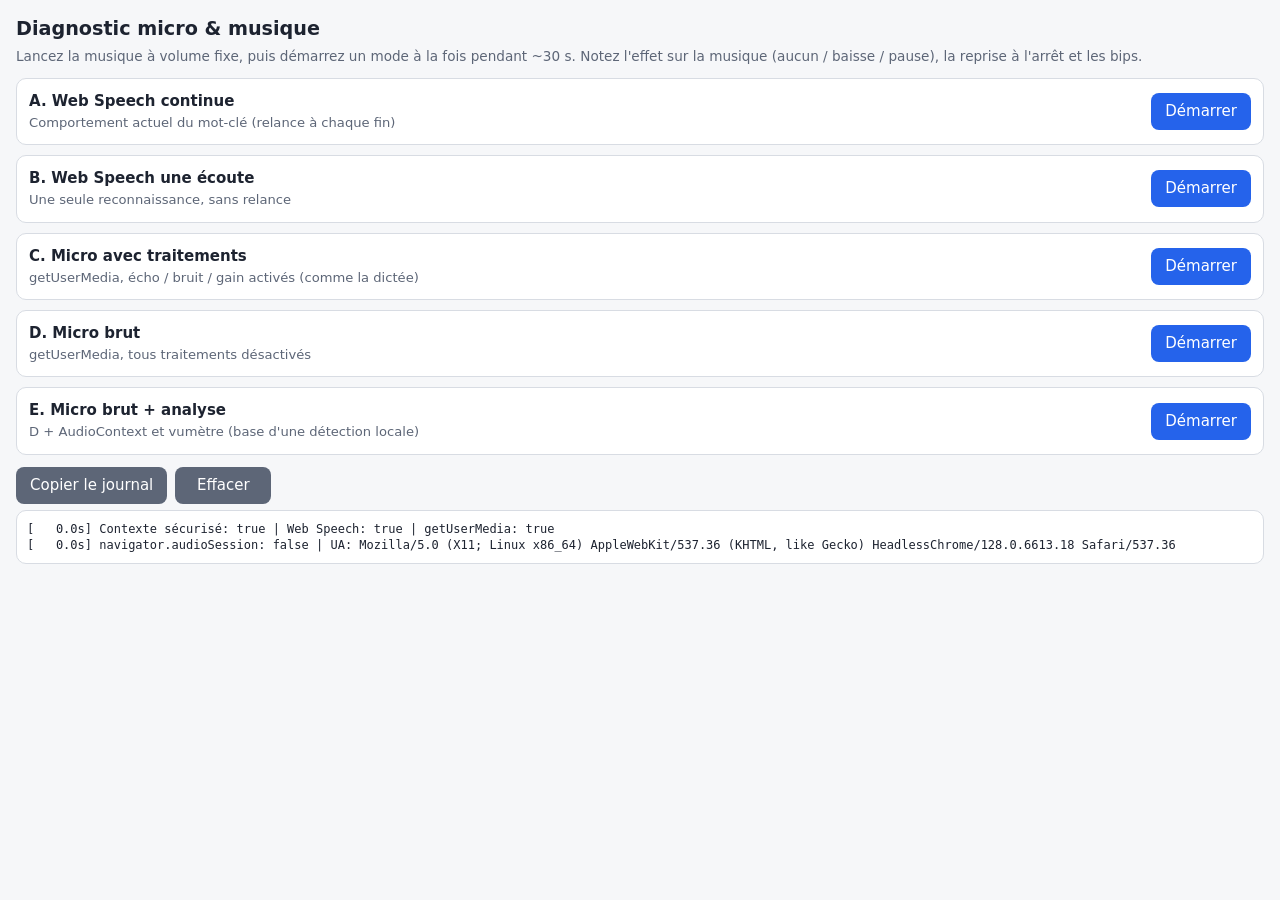
==== app/static/audio_diag.html @ 2e5283e0 "#PAH - wake word : feat: add on-device microphone diagnostic page comparing web speech and raw captu" ====
<!DOCTYPE html>
<html lang="fr">
<head>
  <meta charset="UTF-8">
  <meta name="viewport" content="width=device-width, initial-scale=1">
  <title>Diagnostic micro</title>
  <!-- Page de diagnostic (ROADMAP Étape 0) : volontairement hors cache du service worker et non liée dans l'app. -->
  <style>
    :root { --bg: #f6f7f9; --fg: #1d2330; --muted: #5d6677; --card: #fff; --accent: #2563eb; --danger: #dc2626; --border: #d8dce3; }
    @media (prefers-color-scheme: dark) {
      :root { --bg: #11151c; --fg: #e6e9ef; --muted: #9aa3b2; --card: #1a2029; --accent: #60a5fa; --danger: #f87171; --border: #2c3442; }
    }
    * { box-sizing: border-box; }
    body { margin: 0; padding: 16px; background: var(--bg); color: var(--fg); font: 15px/1.4 system-ui, sans-serif; }
    h1 { font-size: 1.2rem; margin: 0 0 4px; }
    p.hint { color: var(--muted); margin: 0 0 12px; font-size: 0.85rem; }
    .mode { background: var(--card); border: 1px solid var(--border); border-radius: 10px; padding: 12px; margin-bottom: 10px; }
    .mode.active { border-color: var(--accent); }
    .mode-head { display: flex; justify-content: space-between; align-items: center; gap: 8px; }
    .mode-title { font-weight: 600; }
    .mode-desc { color: var(--muted); font-size: 0.82rem; margin-top: 2px; }
    button { font: inherit; padding: 8px 14px; border-radius: 8px; border: 0; background: var(--accent); color: #fff; min-width: 96px; }
    .mode.active button { background: var(--danger); }
    .timer { font-variant-numeric: tabular-nums; color: var(--muted); font-size: 0.85rem; }
    .meter { height: 10px; background: var(--border); border-radius: 5px; overflow: hidden; margin-top: 8px; display: none; }
    .meter > div { height: 100%; width: 0; background: var(--accent); transition: width 80ms linear; }
    .mode.active .meter.on { display: block; }
    #diag-log { background: var(--card); border: 1px solid var(--border); border-radius: 10px; padding: 10px; font: 12px/1.35 ui-monospace, monospace; white-space: pre-wrap; word-break: break-word; max-height: 45vh; overflow-y: auto; }
    .log-actions { display: flex; gap: 8px; margin: 12px 0 6px; }
    .log-actions button { background: var(--muted); }
  </style>
</head>
<body>
  <h1>Diagnostic micro &amp; musique</h1>
  <p class="hint">Lancez la musique à volume fixe, puis démarrez un mode à la fois pendant ~30 s. Notez l'effet sur la musique (aucun / baisse / pause), la reprise à l'arrêt et les bips.</p>

  <div class="mode" data-mode="speech-continuous">
    <div class="mode-head"><div><div class="mode-title">A. Web Speech continue</div><div class="mode-desc">Comportement actuel du mot-clé (relance à chaque fin)</div></div><button>Démarrer</button></div>
    <div class="timer"></div>
  </div>
  <div class="mode" data-mode="speech-single">
    <div class="mode-head"><div><div class="mode-title">B. Web Speech une écoute</div><div class="mode-desc">Une seule reconnaissance, sans relance</div></div><button>Démarrer</button></div>
    <div class="timer"></div>
  </div>
  <div class="mode" data-mode="gum-processing">
    <div class="mode-head"><div><div class="mode-title">C. Micro avec traitements</div><div class="mode-desc">getUserMedia, écho / bruit / gain activés (comme la dictée)</div></div><button>Démarrer</button></div>
    <div class="timer"></div>
  </div>
  <div class="mode" data-mode="gum-raw">
    <div class="mode-head"><div><div class="mode-title">D. Micro brut</div><div class="mode-desc">getUserMedia, tous traitements désactivés</div></div><button>Démarrer</button></div>
    <div class="timer"></div>
  </div>
  <div class="mode" data-mode="gum-raw-analyser">
    <div class="mode-head"><div><div class="mode-title">E. Micro brut + analyse</div><div class="mode-desc">D + AudioContext et vumètre (base d'une détection locale)</div></div><button>Démarrer</button></div>
    <div class="timer"></div>
    <div class="meter on"><div></div></div>
  </div>

  <div class="log-actions"><button id="btn-copy">Copier le journal</button><button id="btn-clear">Effacer</button></div>
  <div id="diag-log"></div>

  <script>
    const SpeechRecognitionCtor = window.SpeechRecognition || window.webkitSpeechRecognition;
    const RAW_CONSTRAINTS = { audio: { echoCancellation: false, noiseSuppression: false, autoGainControl: false } };
    const PROCESSED_CONSTRAINTS = { audio: { echoCancellation: true, noiseSuppression: true, autoGainControl: true } };

    const logEl = document.getElementById("diag-log");
    const t0 = performance.now();
    function log(message) {
      const seconds = ((performance.now() - t0) / 1000).toFixed(1).padStart(6, " ");
      logEl.textContent += `[${seconds}s] ${message}\n`;
      logEl.scrollTop = logEl.scrollHeight;
    }

    // Session active : une seule à la fois pour isoler l'effet de chaque mode.
    let session = null;

    function startSpeech(continuous) {
      if (!SpeechRecognitionCtor) throw new Error("SpeechRecognition indisponible dans ce navigateur");
      const state = { stopped: false, restarts: 0, rec: null };
      const launch = () => {
        const rec = new SpeechRecognitionCtor();
        rec.lang = "fr-FR";
        rec.continuous = continuous;
        rec.interimResults = true;
        rec.onstart = () => log(`Web Speech onstart (relances: ${state.restarts})`);
        rec.onaudiostart = () => log("Web Speech onaudiostart");
        rec.onresult = (e) => log(`Résultat: « ${e.results[e.results.length - 1][0].transcript} »`);
        rec.onerror = (e) => log(`Web Speech onerror: ${e.error}`);
        rec.onend = () => {
          log("Web Speech onend");
          if (continuous && !state.stopped) {
            state.restarts += 1;
            setTimeout(() => { if (!state.stopped) launch(); }, 250);
          }
        };
        state.rec = rec;
        rec.start();
      };
      launch();
      return () => { state.stopped = true; try { state.rec && state.rec.abort(); } catch (err) { log(`abort: ${err.message}`); } };
    }

    async function startMicrophone(constraints, withAnalyser, meterBar) {
      const stream = await navigator.mediaDevices.getUserMedia(constraints);
      const track = stream.getAudioTracks()[0];
      log(`Piste: ${track.label || "(sans libellé)"}`);
      log(`getSettings(): ${JSON.stringify(track.getSettings())}`);
      track.onmute = () => log("Piste muette (onmute)");
      track.onunmute = () => log("Piste réactivée (onunmute)");
      track.onended = () => log("Piste terminée (onended)");

      let audioContext = null;
      let rafId = null;
      if (withAnalyser) {
        audioContext = new AudioContext();
        audioContext.onstatechange = () => log(`AudioContext: ${audioContext.state}`);
        if (audioContext.state === "suspended") await audioContext.resume();
        const analyser = audioContext.createAnalyser();
        analyser.fftSize = 1024;
        audioContext.createMediaStreamSource(stream).connect(analyser);
        log(`AudioContext démarré (${audioContext.sampleRate} Hz, état ${audioContext.state})`);
        const samples = new Float32Array(analyser.fftSize);
        let peakDb = -100;
        let lastPeakLog = performance.now();
        const tick = () => {
          analyser.getFloatTimeDomainData(samples);
          let sum = 0;
          for (const s of samples) sum += s * s;
          const db = 20 * Math.log10(Math.sqrt(sum / samples.length) || 1e-5);
          meterBar.style.width = `${Math.min(100, Math.max(0, (db + 70) * (100 / 60)))}%`;
          peakDb = Math.max(peakDb, db);
          if (performance.now() - lastPeakLog > 2000) {
            log(`Niveau max sur 2 s: ${peakDb.toFixed(1)} dBFS`);
            peakDb = -100;
            lastPeakLog = performance.now();
          }
          rafId = requestAnimationFrame(tick);
        };
        tick();
      }

      return () => {
        if (rafId) cancelAnimationFrame(rafId);
        meterBar && (meterBar.style.width = "0");
        stream.getTracks().forEach((t) => t.stop());
        if (audioContext) audioContext.close();
      };
    }

    const STARTERS = {
      "speech-continuous": () => startSpeech(true),
      "speech-single": () => startSpeech(false),
      "gum-processing": () => startMicrophone(PROCESSED_CONSTRAINTS, false, null),
      "gum-raw": () => startMicrophone(RAW_CONSTRAINTS, false, null),
      "gum-raw-analyser": (card) => startMicrophone(RAW_CONSTRAINTS, true, card.querySelector(".meter > div")),
    };

    async function stopSession() {
      if (!session) return;
      const { card, stop, timerId, startedAt } = session;
      session = null;
      clearInterval(timerId);
      await stop();
      card.classList.remove("active");
      card.querySelector("button").textContent = "Démarrer";
      log(`■ Arrêt ${card.dataset.mode} après ${((performance.now() - startedAt) / 1000).toFixed(1)} s`);
    }

    async function startSession(card) {
      await stopSession();
      const mode = card.dataset.mode;
      log(`▶ Démarrage ${mode}`);
      try {
        const stop = await STARTERS[mode](card);
        const startedAt = performance.now();
        const timerEl = card.querySelector(".timer");
        const timerId = setInterval(() => { timerEl.textContent = `${((performance.now() - startedAt) / 1000).toFixed(0)} s`; }, 500);
        session = { card, stop, timerId, startedAt };
        card.classList.add("active");
        card.querySelector("button").textContent = "Arrêter";
      } catch (err) {
        log(`ERREUR ${mode}: ${err.name || ""} ${err.message}`);
      }
    }

    document.querySelectorAll(".mode").forEach((card) => {
      card.querySelector("button").addEventListener("click", () => {
        if (session && session.card === card) stopSession();
        else startSession(card);
      });
    });

    document.addEventListener("visibilitychange", () => log(`Visibilité: ${document.visibilityState}`));
    document.getElementById("btn-clear").addEventListener("click", () => { logEl.textContent = ""; });
    document.getElementById("btn-copy").addEventListener("click", async () => {
      try {
        await navigator.clipboard.writeText(logEl.textContent);
        log("Journal copié");
      } catch (err) {
        log(`Copie impossible: ${err.message}`);
      }
    });

    log(`Contexte sécurisé: ${window.isSecureContext} | Web Speech: ${!!SpeechRecognitionCtor} | getUserMedia: ${!!(navigator.mediaDevices && navigator.mediaDevices.getUserMedia)}`);
    log(`navigator.audioSession: ${"audioSession" in navigator} | UA: ${navigator.userAgent}`);
  </script>
</body>
</html>
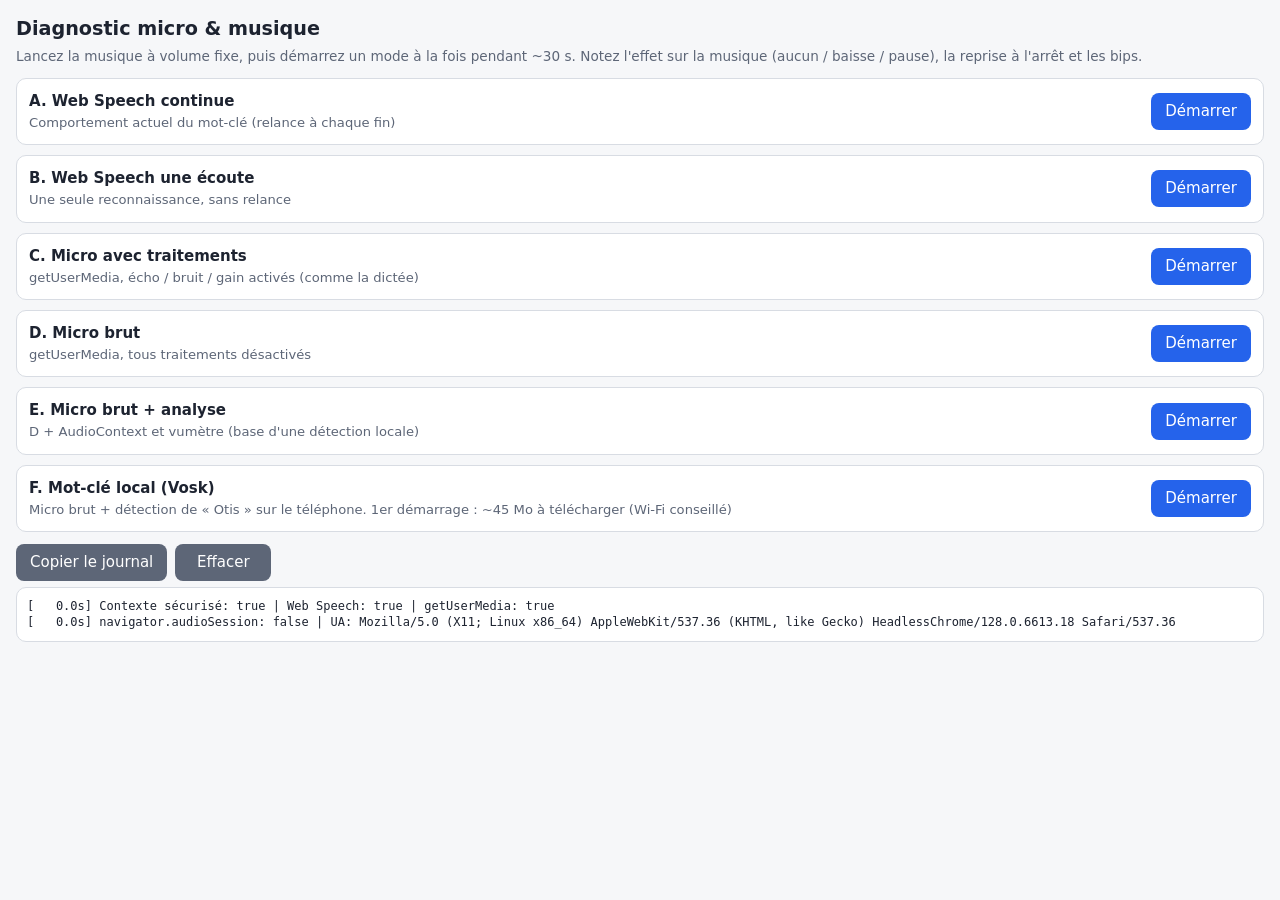
==== commit 32384a8c: "#PAH - wake word : feat: detect otis locally with vosk on a raw microphone and add diagnostic mode F" ====
--- a/app/static/audio_diag.html
+++ b/app/static/audio_diag.html
@@ -54,6 +54,12 @@
     <div class="mode-head"><div><div class="mode-title">E. Micro brut + analyse</div><div class="mode-desc">D + AudioContext et vumètre (base d'une détection locale)</div></div><button>Démarrer</button></div>
     <div class="timer"></div>
     <div class="meter on"><div></div></div>
+  </div>
+
+  <div class="mode" data-mode="vosk-wake">
+    <div class="mode-head"><div><div class="mode-title">F. Mot-clé local (Vosk)</div><div class="mode-desc">Micro brut + détection de « Otis » sur le téléphone. 1er démarrage : ~45 Mo à télécharger (Wi-Fi conseillé)</div></div><button>Démarrer</button></div>
+    <div class="timer"></div>
+    <div class="timer detections"></div>
   </div>
 
   <div class="log-actions"><button id="btn-copy">Copier le journal</button><button id="btn-clear">Effacer</button></div>
@@ -148,12 +154,40 @@
       };
     }
 
+    async function startVoskWake(card) {
+      const { VoskWakeWordDetector } = await import("/static/js/wake_word_vosk.js");
+      const counter = card.querySelector(".detections");
+      let stopped = false;
+      let detections = 0;
+      let restartTimer = null;
+      const detector = new VoskWakeWordDetector({
+        log,
+        onWake: () => {
+          detections += 1;
+          counter.textContent = `« Otis » détecté ${detections} fois`;
+          // Relance automatique pour compter les détections et les faux déclenchements sur la durée.
+          restartTimer = setTimeout(() => {
+            if (!stopped) detector.start().catch((err) => log(`ERREUR relance Vosk: ${err.name} ${err.message}`));
+          }, 1000);
+        },
+      });
+      counter.textContent = "";
+      log("Chargement du moteur Vosk…");
+      await detector.start();
+      return () => {
+        stopped = true;
+        clearTimeout(restartTimer);
+        detector.stop();
+      };
+    }
+
     const STARTERS = {
       "speech-continuous": () => startSpeech(true),
       "speech-single": () => startSpeech(false),
       "gum-processing": () => startMicrophone(PROCESSED_CONSTRAINTS, false, null),
       "gum-raw": () => startMicrophone(RAW_CONSTRAINTS, false, null),
       "gum-raw-analyser": (card) => startMicrophone(RAW_CONSTRAINTS, true, card.querySelector(".meter > div")),
+      "vosk-wake": (card) => startVoskWake(card),
     };
 
     async function stopSession() {
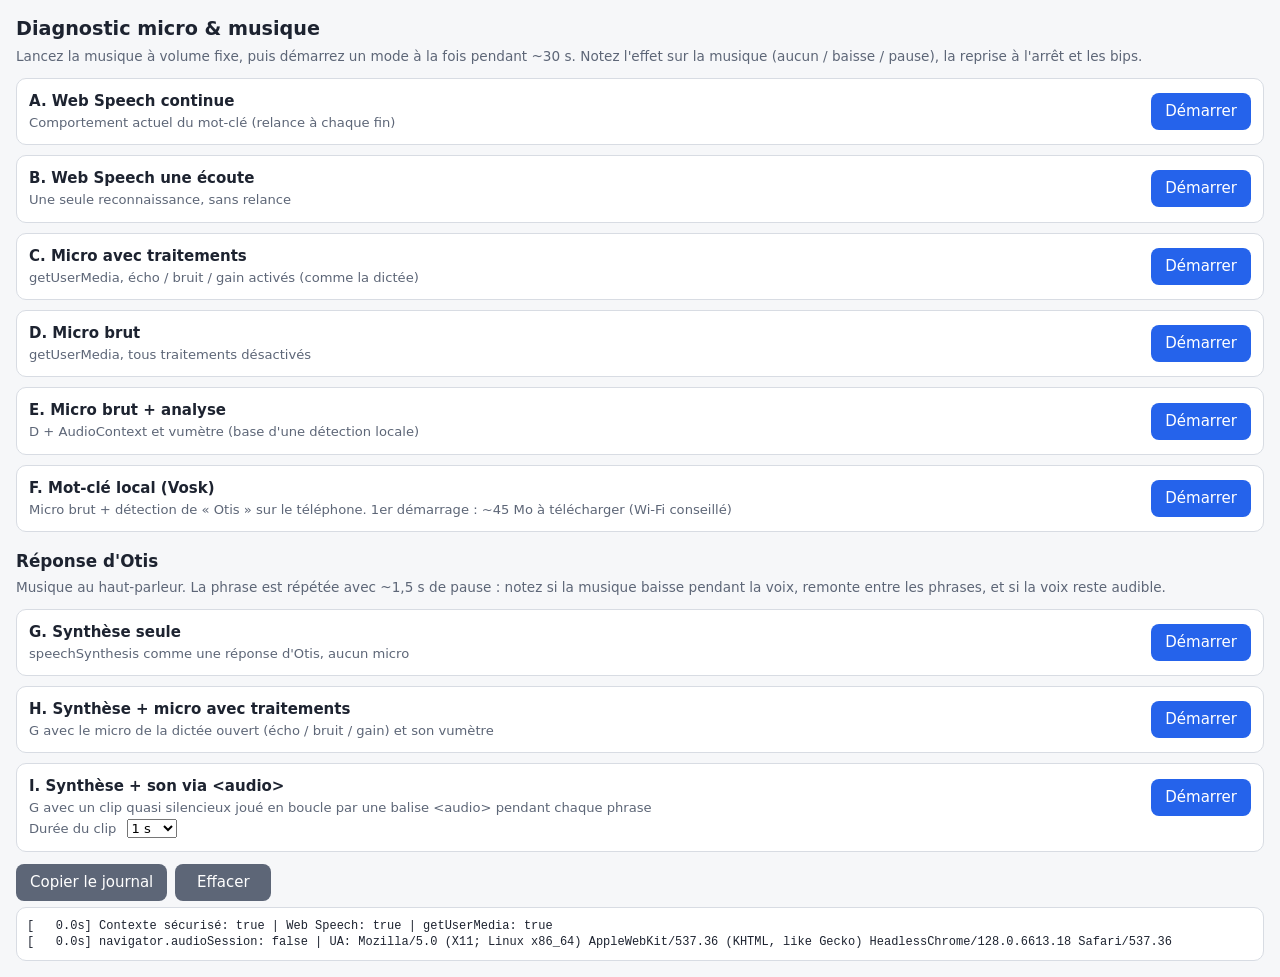
==== commit 07d01010: "#PAH - otis reply audio diag : feat: add otis reply modes to the audio diagnostic page Three modes t" ====
--- a/app/static/audio_diag.html
+++ b/app/static/audio_diag.html
@@ -13,6 +13,8 @@
     * { box-sizing: border-box; }
     body { margin: 0; padding: 16px; background: var(--bg); color: var(--fg); font: 15px/1.4 system-ui, sans-serif; }
     h1 { font-size: 1.2rem; margin: 0 0 4px; }
+    h2 { font-size: 1.05rem; margin: 18px 0 4px; }
+    select { font: inherit; margin-left: 6px; }
     p.hint { color: var(--muted); margin: 0 0 12px; font-size: 0.85rem; }
     .mode { background: var(--card); border: 1px solid var(--border); border-radius: 10px; padding: 12px; margin-bottom: 10px; }
     .mode.active { border-color: var(--accent); }
@@ -60,6 +62,25 @@
     <div class="mode-head"><div><div class="mode-title">F. Mot-clé local (Vosk)</div><div class="mode-desc">Micro brut + détection de « Otis » sur le téléphone. 1er démarrage : ~45 Mo à télécharger (Wi-Fi conseillé)</div></div><button>Démarrer</button></div>
     <div class="timer"></div>
     <div class="timer detections"></div>
+  </div>
+
+  <h2>Réponse d'Otis</h2>
+  <p class="hint">Musique au haut-parleur. La phrase est répétée avec ~1,5 s de pause : notez si la musique baisse pendant la voix, remonte entre les phrases, et si la voix reste audible.</p>
+  <div class="mode" data-mode="tts-only">
+    <div class="mode-head"><div><div class="mode-title">G. Synthèse seule</div><div class="mode-desc">speechSynthesis comme une réponse d'Otis, aucun micro</div></div><button>Démarrer</button></div>
+    <div class="timer"></div>
+  </div>
+  <div class="mode" data-mode="tts-mic-processed">
+    <div class="mode-head"><div><div class="mode-title">H. Synthèse + micro avec traitements</div><div class="mode-desc">G avec le micro de la dictée ouvert (écho / bruit / gain) et son vumètre</div></div><button>Démarrer</button></div>
+    <div class="timer"></div>
+    <div class="meter on"><div></div></div>
+  </div>
+  <div class="mode" data-mode="tts-audio-element">
+    <div class="mode-head"><div><div class="mode-title">I. Synthèse + son via &lt;audio&gt;</div><div class="mode-desc">G avec un clip quasi silencieux joué en boucle par une balise &lt;audio&gt; pendant chaque phrase</div></div><button>Démarrer</button></div>
+    <label class="mode-desc">Durée du clip
+      <select id="carrier-duration"><option value="1">1 s</option><option value="30">30 s</option></select>
+    </label>
+    <div class="timer"></div>
   </div>
 
   <div class="log-actions"><button id="btn-copy">Copier le journal</button><button id="btn-clear">Effacer</button></div>
@@ -181,6 +202,99 @@
       };
     }
 
+    const OTIS_REPLY = "J'ai ajouté du lait à la liste de courses. Il reste aussi des tomates, des pâtes et du fromage. Bonne séance ce soir !";
+
+    // Répète la réponse d'Otis (mêmes réglages que speech.js) ; beforeSpeak / afterSpeak encadrent chaque phrase.
+    function startTtsLoop({ beforeSpeak = () => {}, afterSpeak = () => {} } = {}) {
+      if (!("speechSynthesis" in window)) throw new Error("speechSynthesis indisponible dans ce navigateur");
+      const frenchVoices = window.speechSynthesis.getVoices().filter((v) => v.lang.startsWith("fr"));
+      log(`Voix françaises chargées: ${frenchVoices.length} (${frenchVoices.map((v) => v.name).join(", ") || "voix par défaut"})`);
+      const state = { stopped: false, count: 0, pauseTimer: null, utterance: null };
+      const sayOnce = () => {
+        state.count += 1;
+        const phrase = state.count;
+        const utterance = new SpeechSynthesisUtterance(OTIS_REPLY);
+        utterance.lang = "fr-FR";
+        utterance.rate = 1.02;
+        let spokenAt = null;
+        utterance.onstart = () => { spokenAt = performance.now(); log(`TTS onstart (phrase ${phrase})`); };
+        utterance.onend = () => {
+          log(`TTS onend (phrase ${phrase}, ${spokenAt ? ((performance.now() - spokenAt) / 1000).toFixed(1) : "?"} s)`);
+          afterSpeak();
+          if (!state.stopped) state.pauseTimer = setTimeout(sayOnce, 1500);
+        };
+        utterance.onerror = (e) => { log(`TTS onerror (phrase ${phrase}): ${e.error}`); afterSpeak(); };
+        // Référence conservée : Chrome Mobile peut libérer l'énoncé en cours de lecture.
+        state.utterance = utterance;
+        beforeSpeak();
+        window.speechSynthesis.speak(utterance);
+      };
+      window.speechSynthesis.cancel();
+      sayOnce();
+      return () => {
+        state.stopped = true;
+        clearTimeout(state.pauseTimer);
+        window.speechSynthesis.cancel();
+      };
+    }
+
+    async function startTtsWithProcessedMicrophone(card) {
+      const stopMicrophone = await startMicrophone(PROCESSED_CONSTRAINTS, true, card.querySelector(".meter > div"));
+      let stopTts;
+      try {
+        stopTts = startTtsLoop();
+      } catch (err) {
+        stopMicrophone();
+        throw err;
+      }
+      return () => { stopTts(); stopMicrophone(); };
+    }
+
+    // WAV 8 kHz mono 16 bits, bruit vers -70 dBFS : inaudible sous la musique mais pas un silence numérique.
+    function buildNearSilentWav(seconds) {
+      const sampleRate = 8000;
+      const sampleCount = seconds * sampleRate;
+      const view = new DataView(new ArrayBuffer(44 + sampleCount * 2));
+      const writeText = (offset, text) => { for (let i = 0; i < text.length; i++) view.setUint8(offset + i, text.charCodeAt(i)); };
+      writeText(0, "RIFF");
+      view.setUint32(4, 36 + sampleCount * 2, true);
+      writeText(8, "WAVE");
+      writeText(12, "fmt ");
+      view.setUint32(16, 16, true);
+      view.setUint16(20, 1, true);
+      view.setUint16(22, 1, true);
+      view.setUint32(24, sampleRate, true);
+      view.setUint32(28, sampleRate * 2, true);
+      view.setUint16(32, 2, true);
+      view.setUint16(34, 16, true);
+      writeText(36, "data");
+      view.setUint32(40, sampleCount * 2, true);
+      for (let i = 0; i < sampleCount; i++) view.setInt16(44 + i * 2, Math.round((Math.random() * 2 - 1) * 10), true);
+      return new Blob([view.buffer], { type: "audio/wav" });
+    }
+
+    function startTtsWithAudioElement(card) {
+      const seconds = Number(card.querySelector("#carrier-duration").value);
+      const url = URL.createObjectURL(buildNearSilentWav(seconds));
+      const carrier = new Audio(url);
+      carrier.loop = true;
+      for (const event of ["play", "playing", "pause"]) carrier.addEventListener(event, () => log(`<audio> ${event}`));
+      carrier.addEventListener("error", () => log(`ERREUR <audio>: ${carrier.error ? carrier.error.message || carrier.error.code : "inconnue"}`));
+      log(`Clip <audio>: ${seconds} s quasi silencieux, en boucle`);
+      const stopTts = startTtsLoop({
+        beforeSpeak: () => {
+          carrier.currentTime = 0;
+          carrier.play().catch((err) => log(`ERREUR <audio>.play(): ${err.name} ${err.message}`));
+        },
+        afterSpeak: () => carrier.pause(),
+      });
+      return () => {
+        stopTts();
+        carrier.pause();
+        URL.revokeObjectURL(url);
+      };
+    }
+
     const STARTERS = {
       "speech-continuous": () => startSpeech(true),
       "speech-single": () => startSpeech(false),
@@ -188,6 +302,9 @@
       "gum-raw": () => startMicrophone(RAW_CONSTRAINTS, false, null),
       "gum-raw-analyser": (card) => startMicrophone(RAW_CONSTRAINTS, true, card.querySelector(".meter > div")),
       "vosk-wake": (card) => startVoskWake(card),
+      "tts-only": () => startTtsLoop(),
+      "tts-mic-processed": (card) => startTtsWithProcessedMicrophone(card),
+      "tts-audio-element": (card) => startTtsWithAudioElement(card),
     };
 
     async function stopSession() {
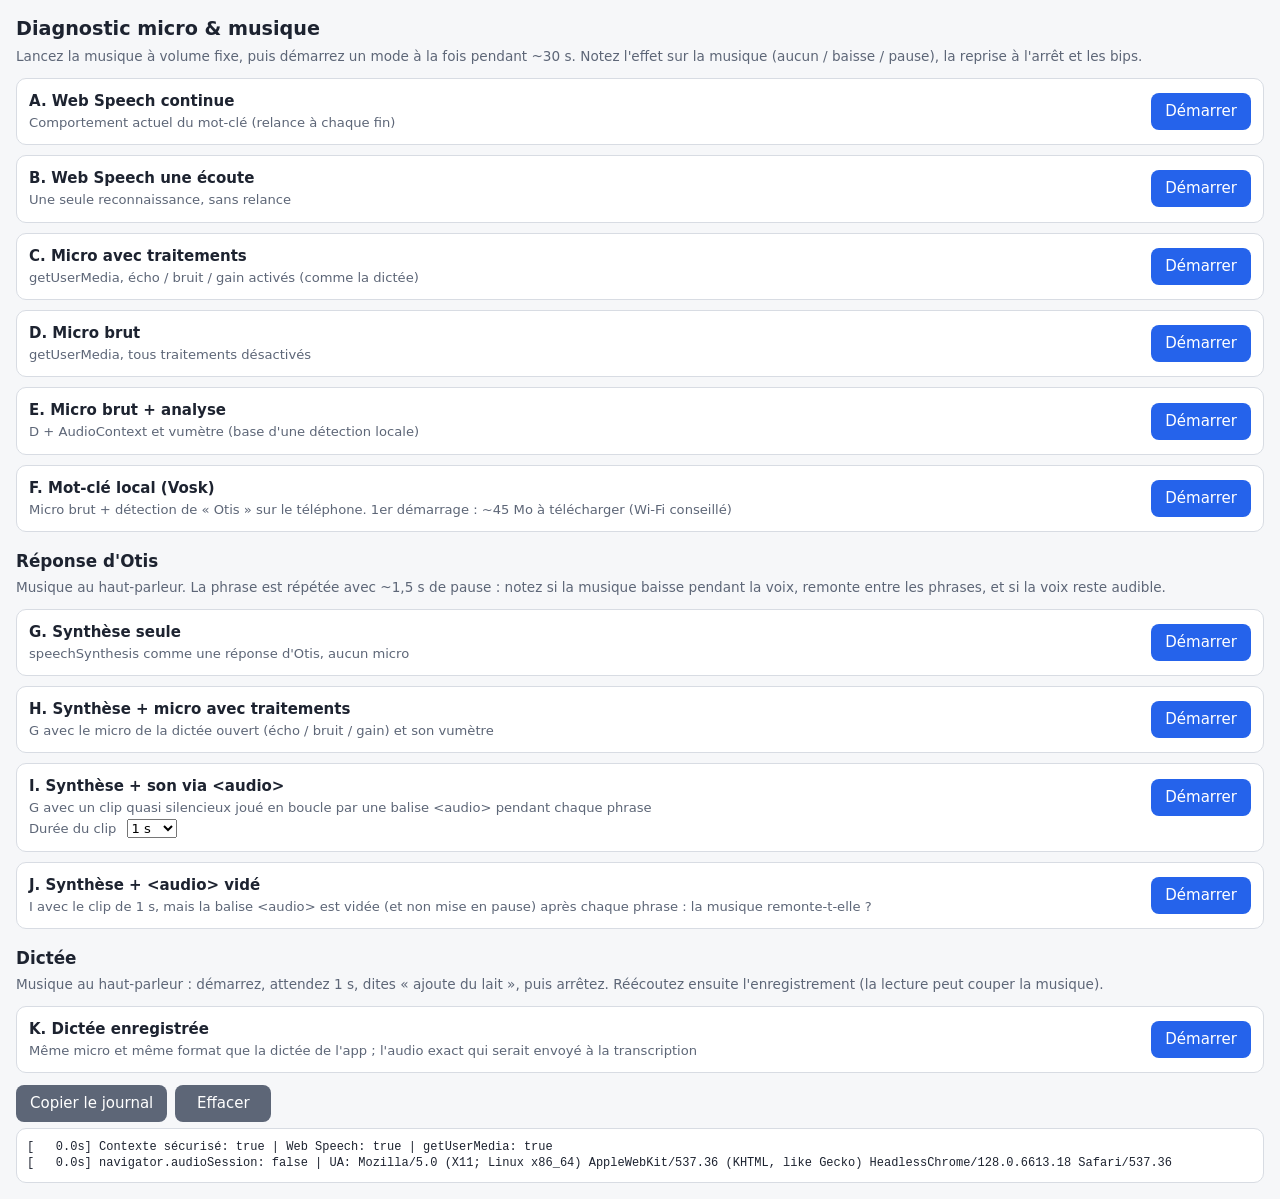
==== commit d28fd52d: "#PAH - otis reply audio diag : feat: add audio element unload and dictation replay modes to the diag" ====
--- a/app/static/audio_diag.html
+++ b/app/static/audio_diag.html
@@ -81,6 +81,18 @@
       <select id="carrier-duration"><option value="1">1 s</option><option value="30">30 s</option></select>
     </label>
     <div class="timer"></div>
+  </div>
+  <div class="mode" data-mode="tts-audio-unload">
+    <div class="mode-head"><div><div class="mode-title">J. Synthèse + &lt;audio&gt; vidé</div><div class="mode-desc">I avec le clip de 1 s, mais la balise &lt;audio&gt; est vidée (et non mise en pause) après chaque phrase : la musique remonte-t-elle ?</div></div><button>Démarrer</button></div>
+    <div class="timer"></div>
+  </div>
+
+  <h2>Dictée</h2>
+  <p class="hint">Musique au haut-parleur : démarrez, attendez 1 s, dites « ajoute du lait », puis arrêtez. Réécoutez ensuite l'enregistrement (la lecture peut couper la musique).</p>
+  <div class="mode" data-mode="dictation-replay">
+    <div class="mode-head"><div><div class="mode-title">K. Dictée enregistrée</div><div class="mode-desc">Même micro et même format que la dictée de l'app ; l'audio exact qui serait envoyé à la transcription</div></div><button>Démarrer</button></div>
+    <div class="timer"></div>
+    <audio class="replay" controls hidden></audio>
   </div>
 
   <div class="log-actions"><button id="btn-copy">Copier le journal</button><button id="btn-clear">Effacer</button></div>
@@ -273,25 +285,66 @@
       return new Blob([view.buffer], { type: "audio/wav" });
     }
 
-    function startTtsWithAudioElement(card) {
-      const seconds = Number(card.querySelector("#carrier-duration").value);
+    // unloadAfterPhrase : vide la balise (src retiré + load()) au lieu d'une simple pause, pour tenter de rendre le focus audio.
+    function startTtsWithAudioElement(seconds, unloadAfterPhrase) {
       const url = URL.createObjectURL(buildNearSilentWav(seconds));
-      const carrier = new Audio(url);
+      const carrier = new Audio();
       carrier.loop = true;
-      for (const event of ["play", "playing", "pause"]) carrier.addEventListener(event, () => log(`<audio> ${event}`));
-      carrier.addEventListener("error", () => log(`ERREUR <audio>: ${carrier.error ? carrier.error.message || carrier.error.code : "inconnue"}`));
-      log(`Clip <audio>: ${seconds} s quasi silencieux, en boucle`);
+      for (const event of ["play", "playing", "pause", "emptied"]) carrier.addEventListener(event, () => log(`<audio> ${event}`));
+      carrier.addEventListener("error", () => {
+        if (carrier.getAttribute("src")) log(`ERREUR <audio>: ${carrier.error ? carrier.error.message || carrier.error.code : "inconnue"}`);
+      });
+      const release = () => {
+        carrier.pause();
+        if (unloadAfterPhrase) {
+          carrier.removeAttribute("src");
+          carrier.load();
+        }
+      };
+      log(`Clip <audio>: ${seconds} s quasi silencieux, en boucle, ${unloadAfterPhrase ? "vidé" : "mis en pause"} après chaque phrase`);
       const stopTts = startTtsLoop({
         beforeSpeak: () => {
+          if (!carrier.getAttribute("src")) carrier.src = url;
           carrier.currentTime = 0;
           carrier.play().catch((err) => log(`ERREUR <audio>.play(): ${err.name} ${err.message}`));
         },
-        afterSpeak: () => carrier.pause(),
+        afterSpeak: release,
       });
       return () => {
         stopTts();
-        carrier.pause();
+        release();
         URL.revokeObjectURL(url);
+      };
+    }
+
+    // Reproduit la capture de speech.js (contraintes et format) et garde l'audio pour réécoute.
+    async function startDictationReplay(card) {
+      const replay = card.querySelector(".replay");
+      replay.hidden = true;
+      if (replay.src) URL.revokeObjectURL(replay.src);
+      replay.removeAttribute("src");
+      let mimeType = "audio/webm;codecs=opus";
+      if (!window.MediaRecorder) throw new Error("MediaRecorder indisponible dans ce navigateur");
+      if (!MediaRecorder.isTypeSupported(mimeType)) {
+        mimeType = MediaRecorder.isTypeSupported("audio/webm") ? "audio/webm" : (MediaRecorder.isTypeSupported("audio/mp4") ? "audio/mp4" : "");
+      }
+      if (!mimeType) throw new Error("Aucun format audio supporté par MediaRecorder");
+      const stream = await navigator.mediaDevices.getUserMedia(PROCESSED_CONSTRAINTS);
+      log(`getSettings(): ${JSON.stringify(stream.getAudioTracks()[0].getSettings())}`);
+      const chunks = [];
+      const recorder = new MediaRecorder(stream, { mimeType });
+      recorder.ondataavailable = (e) => { if (e.data && e.data.size > 0) chunks.push(e.data); };
+      const recorded = new Promise((resolve) => { recorder.onstop = resolve; });
+      recorder.start();
+      log(`Enregistrement (${mimeType})…`);
+      return async () => {
+        recorder.stop();
+        await recorded;
+        stream.getTracks().forEach((t) => t.stop());
+        const blob = new Blob(chunks, { type: mimeType });
+        log(`Enregistrement terminé: ${(blob.size / 1024).toFixed(1)} Ko`);
+        replay.src = URL.createObjectURL(blob);
+        replay.hidden = false;
       };
     }
 
@@ -304,7 +357,9 @@
       "vosk-wake": (card) => startVoskWake(card),
       "tts-only": () => startTtsLoop(),
       "tts-mic-processed": (card) => startTtsWithProcessedMicrophone(card),
-      "tts-audio-element": (card) => startTtsWithAudioElement(card),
+      "tts-audio-element": (card) => startTtsWithAudioElement(Number(card.querySelector("#carrier-duration").value), false),
+      "tts-audio-unload": () => startTtsWithAudioElement(1, true),
+      "dictation-replay": (card) => startDictationReplay(card),
     };
 
     async function stopSession() {
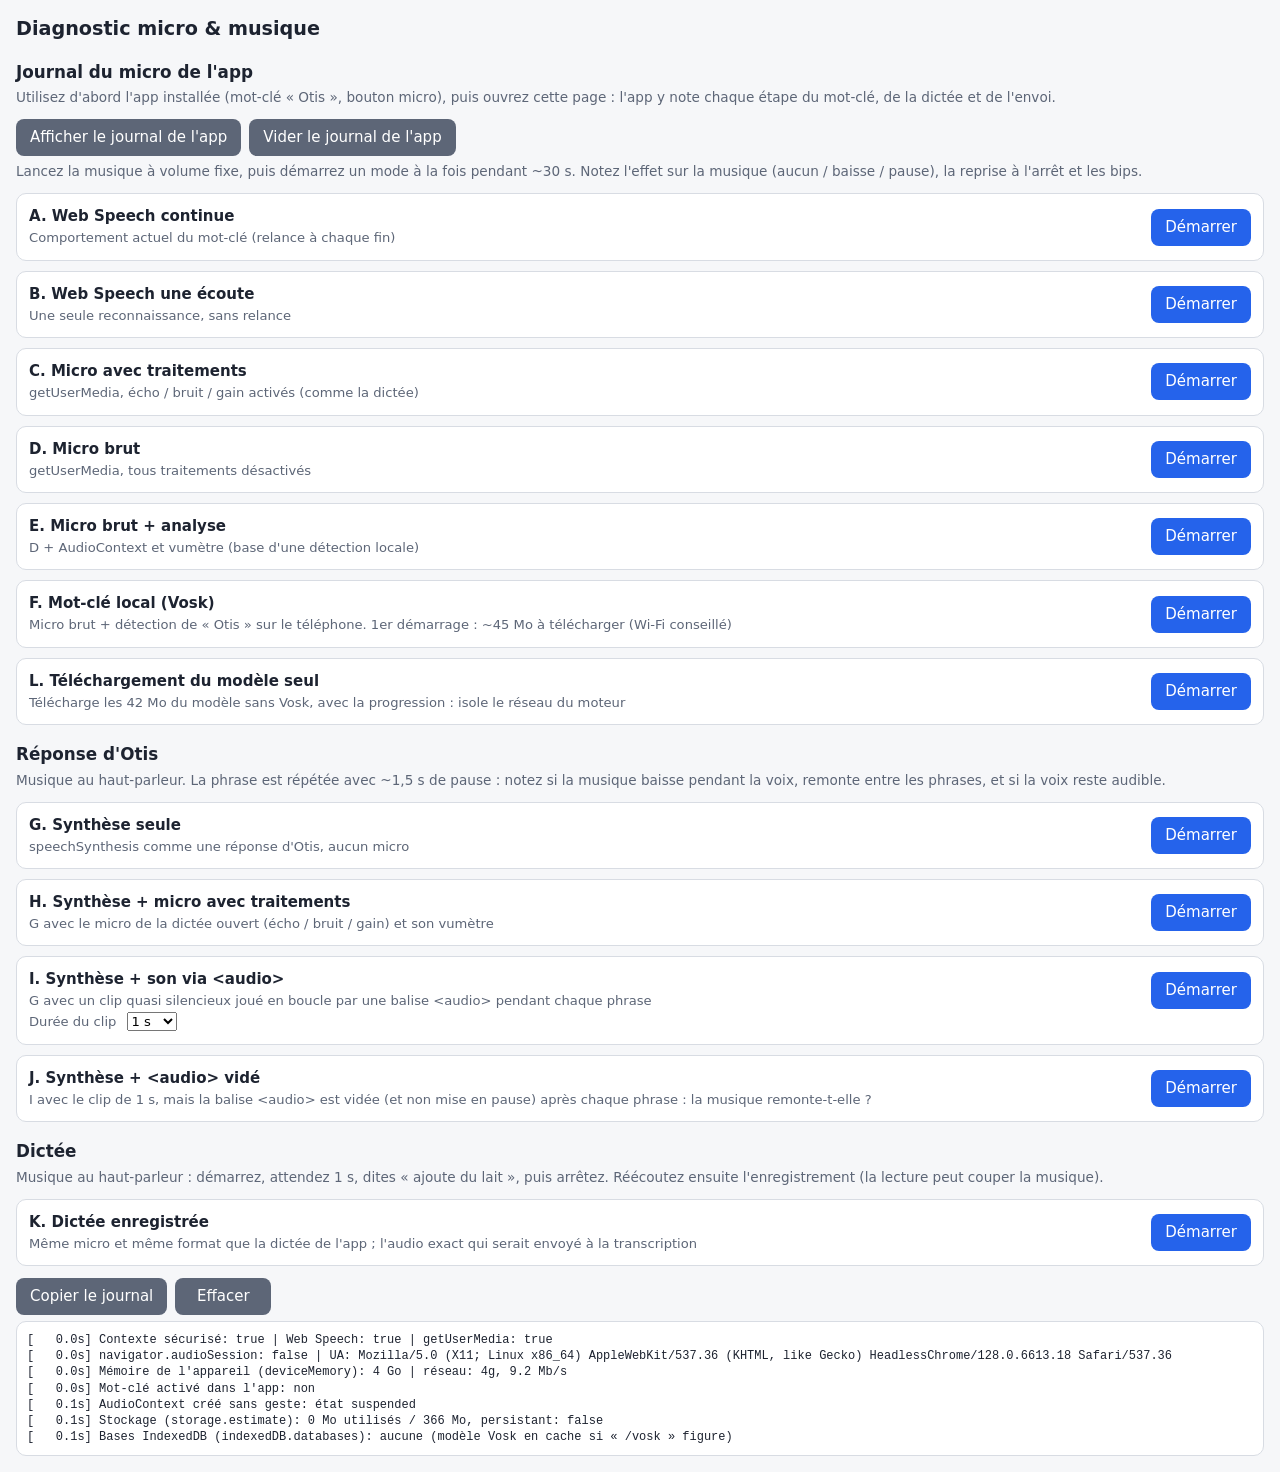
==== commit 57d18fea: "#PAH - mic reliability : feat: record the voice pipeline journal on the phone and read it from the a" ====
--- a/app/static/audio_diag.html
+++ b/app/static/audio_diag.html
@@ -34,6 +34,10 @@
 </head>
 <body>
   <h1>Diagnostic micro &amp; musique</h1>
+  <h2>Journal du micro de l'app</h2>
+  <p class="hint">Utilisez d'abord l'app installée (mot-clé « Otis », bouton micro), puis ouvrez cette page : l'app y note chaque étape du mot-clé, de la dictée et de l'envoi.</p>
+  <div class="log-actions"><button id="btn-app-journal">Afficher le journal de l'app</button><button id="btn-app-journal-clear">Vider le journal de l'app</button></div>
+
   <p class="hint">Lancez la musique à volume fixe, puis démarrez un mode à la fois pendant ~30 s. Notez l'effet sur la musique (aucun / baisse / pause), la reprise à l'arrêt et les bips.</p>
 
   <div class="mode" data-mode="speech-continuous">
@@ -62,6 +66,11 @@
     <div class="mode-head"><div><div class="mode-title">F. Mot-clé local (Vosk)</div><div class="mode-desc">Micro brut + détection de « Otis » sur le téléphone. 1er démarrage : ~45 Mo à télécharger (Wi-Fi conseillé)</div></div><button>Démarrer</button></div>
     <div class="timer"></div>
     <div class="timer detections"></div>
+  </div>
+
+  <div class="mode" data-mode="vosk-model-download">
+    <div class="mode-head"><div><div class="mode-title">L. Téléchargement du modèle seul</div><div class="mode-desc">Télécharge les 42 Mo du modèle sans Vosk, avec la progression : isole le réseau du moteur</div></div><button>Démarrer</button></div>
+    <div class="timer"></div>
   </div>
 
   <h2>Réponse d'Otis</h2>
@@ -214,6 +223,35 @@
       };
     }
 
+    // Réseau seul : progression tous les 5 Mo ; arrêt possible à tout moment.
+    async function startModelDownload() {
+      const { VOSK_MODEL_URL } = await import("/static/js/wake_word_vosk.js");
+      const controller = new AbortController();
+      const startedAt = performance.now();
+      const seconds = () => ((performance.now() - startedAt) / 1000).toFixed(1);
+      (async () => {
+        const res = await fetch(VOSK_MODEL_URL, { signal: controller.signal });
+        log(`Modèle: HTTP ${res.status}, Content-Length ${res.headers.get("Content-Length") || "absent (flux)"}, après ${seconds()} s`);
+        if (!res.ok) throw new Error(`HTTP ${res.status}`);
+        const reader = res.body.getReader();
+        let bytes = 0;
+        let nextStep = 5 * 1024 * 1024;
+        for (;;) {
+          const { done, value } = await reader.read();
+          if (done) break;
+          bytes += value.length;
+          if (bytes >= nextStep) {
+            log(`Modèle: ${(bytes / 1048576).toFixed(0)} Mo reçus en ${seconds()} s`);
+            nextStep += 5 * 1024 * 1024;
+          }
+        }
+        log(`Modèle téléchargé: ${(bytes / 1048576).toFixed(1)} Mo en ${seconds()} s`);
+      })().catch((err) => {
+        if (err.name !== "AbortError") log(`ERREUR téléchargement du modèle après ${seconds()} s: ${err.name} ${err.message}`);
+      });
+      return () => controller.abort();
+    }
+
     const OTIS_REPLY = "J'ai ajouté du lait à la liste de courses. Il reste aussi des tomates, des pâtes et du fromage. Bonne séance ce soir !";
 
     // Répète la réponse d'Otis (mêmes réglages que speech.js) ; beforeSpeak / afterSpeak encadrent chaque phrase.
@@ -355,6 +393,7 @@
       "gum-raw": () => startMicrophone(RAW_CONSTRAINTS, false, null),
       "gum-raw-analyser": (card) => startMicrophone(RAW_CONSTRAINTS, true, card.querySelector(".meter > div")),
       "vosk-wake": (card) => startVoskWake(card),
+      "vosk-model-download": () => startModelDownload(),
       "tts-only": () => startTtsLoop(),
       "tts-mic-processed": (card) => startTtsWithProcessedMicrophone(card),
       "tts-audio-element": (card) => startTtsWithAudioElement(Number(card.querySelector("#carrier-duration").value), false),
@@ -408,8 +447,60 @@
       }
     });
 
+    // Journal écrit par l'app (voice_diag_log.js) : même origine, donc même localStorage que la PWA installée.
+    const journalModule = import("/static/js/voice_diag_log.js");
+    document.getElementById("btn-app-journal").addEventListener("click", async () => {
+      const { voiceDiagLog, formatVoiceDiagEntries } = await journalModule;
+      const entries = voiceDiagLog.read();
+      log(`--- Journal de l'app (${entries.length} événements) ---`);
+      if (entries.length) logEl.textContent += `${formatVoiceDiagEntries(entries)}\n`;
+      log("--- Fin du journal de l'app ---");
+    });
+    document.getElementById("btn-app-journal-clear").addEventListener("click", async () => {
+      const { voiceDiagLog } = await journalModule;
+      voiceDiagLog.clear();
+      log("Journal de l'app vidé");
+    });
+
+    // Environnement du téléphone : mémoire, stockage et base IndexedDB où Vosk garde le modèle extrait.
+    async function logEnvironment() {
+      log(`Mémoire de l'appareil (deviceMemory): ${navigator.deviceMemory ?? "inconnue"} Go | réseau: ${navigator.connection ? `${navigator.connection.effectiveType}, ${navigator.connection.downlink} Mb/s` : "inconnu"}`);
+      log(`Mot-clé activé dans l'app: ${localStorage.getItem("pah_wake_word_enabled") === "true" ? "oui" : "non"}`);
+      try {
+        const { usage, quota } = await navigator.storage.estimate();
+        const persisted = navigator.storage.persisted ? await navigator.storage.persisted() : "inconnu";
+        log(`Stockage (storage.estimate): ${(usage / 1048576).toFixed(0)} Mo utilisés / ${(quota / 1048576).toFixed(0)} Mo, persistant: ${persisted}`);
+      } catch (err) {
+        log(`Stockage: estimation impossible (${err.message})`);
+      }
+      try {
+        const databases = indexedDB.databases ? await indexedDB.databases() : [];
+        log(`Bases IndexedDB (indexedDB.databases): ${databases.map((db) => db.name).join(", ") || "aucune"} (modèle Vosk en cache si « /vosk » figure)`);
+      } catch (err) {
+        log(`Bases IndexedDB: liste impossible (${err.message})`);
+      }
+    }
+
+    // Comme l'app au lancement : AudioContext créé sans geste de l'utilisateur, resume() se résout-il ?
+    function checkAudioContextWithoutGesture() {
+      const ctx = new AudioContext();
+      log(`AudioContext créé sans geste: état ${ctx.state}`);
+      if (ctx.state !== "suspended") return ctx.close();
+      let resolved = false;
+      ctx.resume().then(() => {
+        resolved = true;
+        log("AudioContext sans geste: resume() résolu");
+        ctx.close();
+      });
+      setTimeout(() => {
+        if (!resolved) log("AudioContext sans geste: resume() toujours en attente après 3 s (se débloque au premier toucher ?)");
+      }, 3000);
+    }
+
     log(`Contexte sécurisé: ${window.isSecureContext} | Web Speech: ${!!SpeechRecognitionCtor} | getUserMedia: ${!!(navigator.mediaDevices && navigator.mediaDevices.getUserMedia)}`);
     log(`navigator.audioSession: ${"audioSession" in navigator} | UA: ${navigator.userAgent}`);
+    logEnvironment();
+    checkAudioContextWithoutGesture();
   </script>
 </body>
 </html>
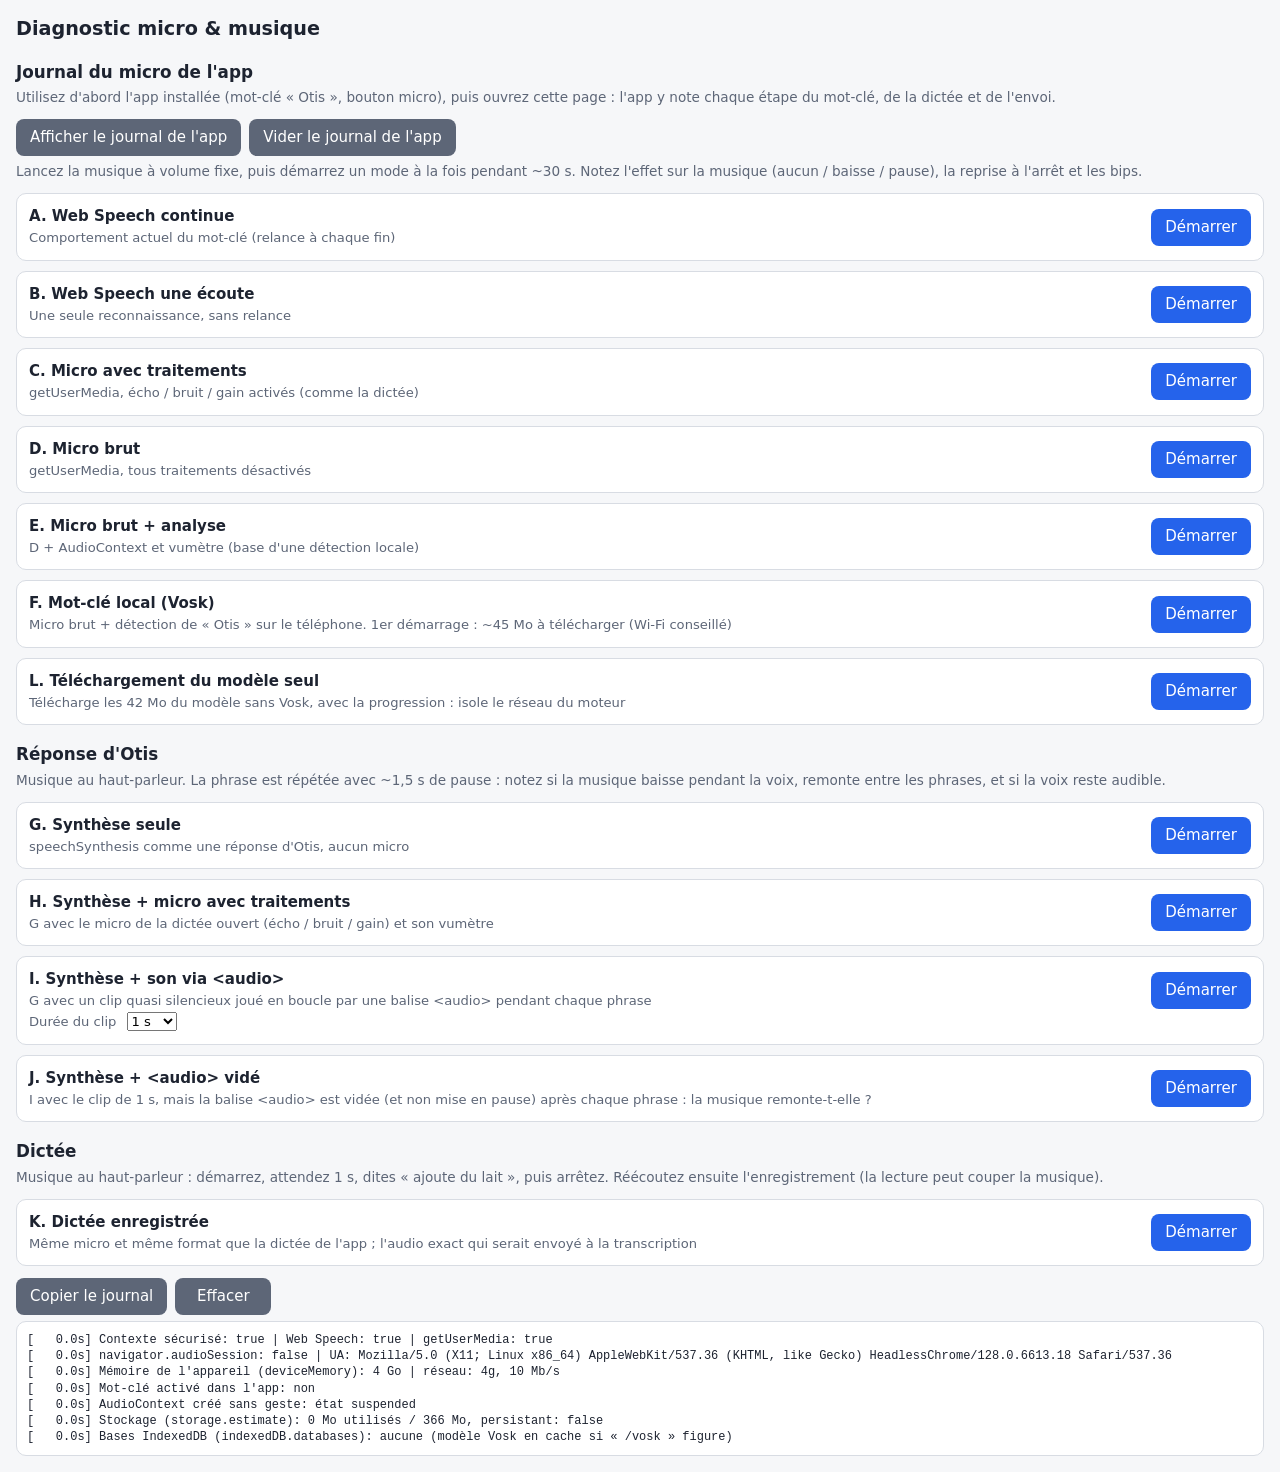
==== commit 2caeece0: "#PAH - anti-tokens tests : docs: stale speech.js comments point to the current voice modules Co-Auth" ====
--- a/app/static/audio_diag.html
+++ b/app/static/audio_diag.html
@@ -254,7 +254,7 @@
 
     const OTIS_REPLY = "J'ai ajouté du lait à la liste de courses. Il reste aussi des tomates, des pâtes et du fromage. Bonne séance ce soir !";
 
-    // Répète la réponse d'Otis (mêmes réglages que speech.js) ; beforeSpeak / afterSpeak encadrent chaque phrase.
+    // Répète la réponse d'Otis (mêmes réglages que tts.js) ; beforeSpeak / afterSpeak encadrent chaque phrase.
     function startTtsLoop({ beforeSpeak = () => {}, afterSpeak = () => {} } = {}) {
       if (!("speechSynthesis" in window)) throw new Error("speechSynthesis indisponible dans ce navigateur");
       const frenchVoices = window.speechSynthesis.getVoices().filter((v) => v.lang.startsWith("fr"));
@@ -355,7 +355,7 @@
       };
     }
 
-    // Reproduit la capture de speech.js (contraintes et format) et garde l'audio pour réécoute.
+    // Reproduit la capture de mic_capture.js (contraintes et format) et garde l'audio pour réécoute.
     async function startDictationReplay(card) {
       const replay = card.querySelector(".replay");
       replay.hidden = true;
